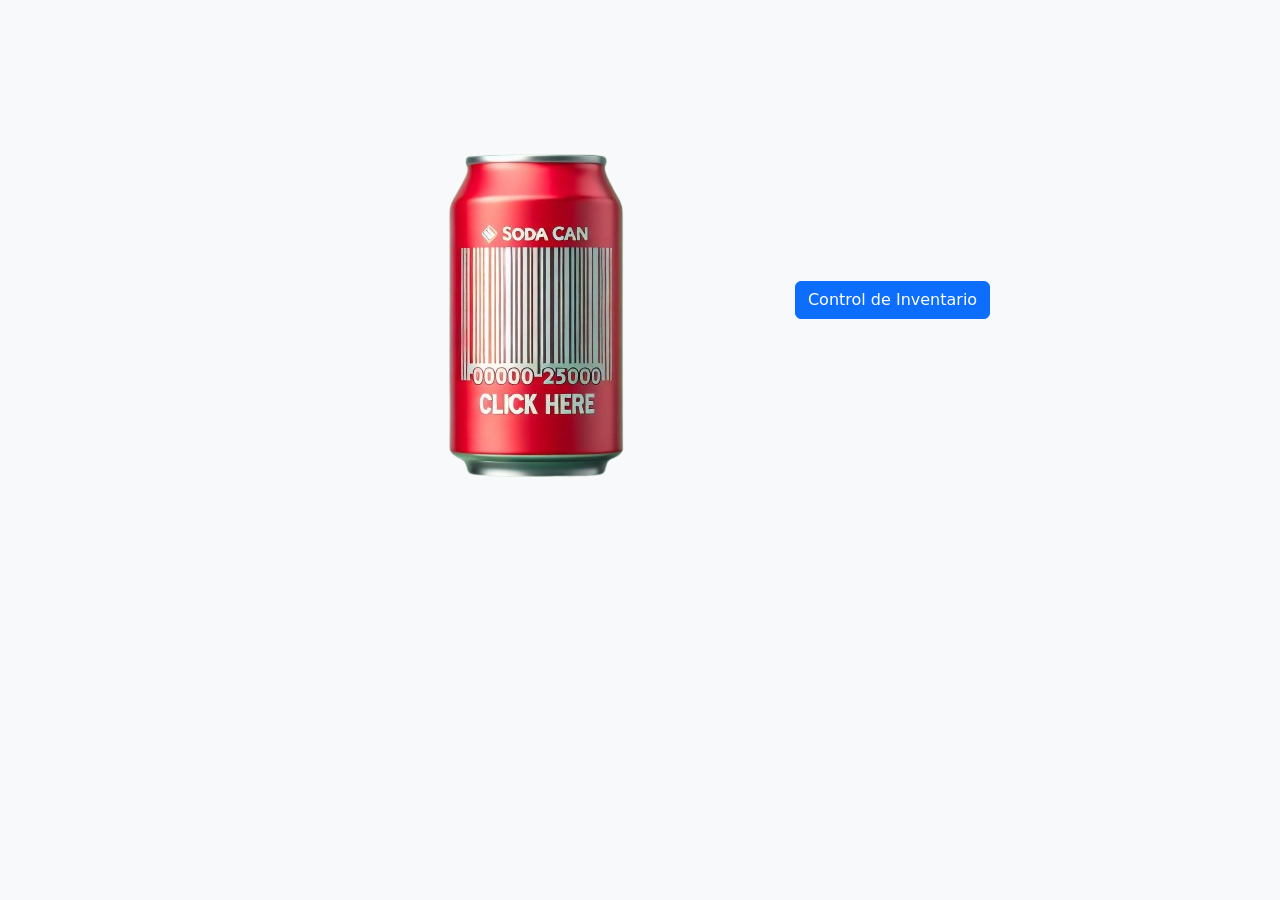
==== inventario/index.html @ a2bb18bc "act" ====
<!DOCTYPE html>
<html lang="es">
<head>
    <meta charset="UTF-8">
    <meta name="viewport" content="width=device-width, initial-scale=1.0">
    <title>Proyecto de Control de Inventario</title>
    <link href="https://cdn.jsdelivr.net/npm/bootstrap@5.3.0/dist/css/bootstrap.min.css" rel="stylesheet">
    <style>
        body {
            background-color: #f8f9fa;
        }
        .container {
            margin-top: 50px;
        }
        .card {
            border-radius: 10px;
        }
        #content {
            display: none;
        }
    </style>
</head>
<body>
    <div class="container text-center">
        <div id="showContent">
<img src="inicio.png" alt="">
<button class="btn btn-primary" >Control de Inventario </button>
        </div>
    
        <div id="content" class="mt-4">

            <h1  class="text-primary">Control de Inventario</h1>
            <div class="row mb-3">
                <div class="col-md-4">
                    <img src="01.png" class="img-fluid rounded shadow" alt="Imagen 1">
                </div>
                <div class="col-md-4">
                    <img src="02.png" class="img-fluid rounded shadow" alt="Imagen 2">
                </div> 
                <div class="col-md-4">
                    <img src="03.png" class="img-fluid rounded shadow" alt="Imagen 3">
                </div>
            </div>
           
            <div class="row" id="contenido">
                <div class="col-md-6">
                    <div class="card shadow p-3">
                        <h3 class="text-primary">Descripción del Funcionamiento</h3>
                        <p>El sistema permitirá escanear códigos de barras para visualizar el inventario en tiempo real. Se podrán registrar entradas y salidas de mercancía de forma inmediata.</p>
                    </div>
                </div>
                <div class="col-md-6">
                    <div class="card shadow p-3">
                        <h3 class="text-primary">Responsabilidad de Gestión</h3>
                        <p>El encargado de la bodega será el único responsable del stock y deberá justificar cualquier discrepancia.</p>
                    </div>
                </div>
            </div>

            <!-- Agregando el nuevo texto aquí, sin eliminar el anterior -->
        

            <!-- El contenido anterior sigue intacto -->
            <div class="row mt-3">
                <div class="col-md-6">
                    <div class="card shadow p-3">
                        <h3 class="text-primary">Acceso y Seguridad</h3>
                        <p>El acceso será delegado por el encargado. Se enviarán alertas en tiempo real para monitoreo eficiente.</p>
                    </div>
                </div>
                <div class="col-md-6">
                    <div class="card shadow p-3">
                        <h3 class="text-primary">Costos y Mantenimiento</h3>
                        <p>El desarrollo es gratuito, pero se cobrará una tarifa mensual de ₢15,000 para mantenimiento, además del costo anual del servidor de $70.</p>
                    </div>
                </div>
            </div>

            <div class="row mt-3">
                <div class="col-md-12">
                    <div class="card shadow p-3">
                        <h3 class="text-primary">Funcionamiento del Control de Inventario</h3>
                        <h4  class="text-primary">Acceso Delegado</h4>
                        <p>El encargado de la bodega es la única persona que tiene la llave. Cuando otra persona, como Lucas o María, necesite acceso, el encargado podrá delegar el acceso presionando un botón en la aplicación (por ejemplo, "Prestar llave a Lucas").</p>
                        <h4  class="text-primary">Registro de Responsabilidad</h4>
                        <p>Cuando el encargado le presta la llave a Lucas, la responsabilidad sobre los artículos y el inventario pasa a Lucas. Esto queda registrado en la aplicación en tiempo real.</p>
                        <h4  class="text-primary">Devolución de la Llave</h4>
                        <p>Cuando Lucas devuelve la llave, la aplicación registra el cambio de responsabilidad de nuevo al encargado. Este seguimiento asegura que la persona que tiene la llave es siempre responsable de las acciones relacionadas con el inventario en ese momento.</p>
                        <h4 class="text-primary">Control de Artículos</h4>
                        <p>Cada vez que se ingrese un artículo (por ejemplo, azúcar), la persona que lo ingresa (como María) debe contar y validar la cantidad. La aplicación muestra la cantidad registrada en el sistema y se comparará con la cantidad real. Si no hay coincidencia, el sistema genera una alerta en tiempo real.</p>
                        <h4  class="text-primary">Investigación de Discrepancias</h4>
                        <p>Si se detecta una discrepancia, la aplicación notifica a los responsables y da inicio a una investigación sobre la causa de la diferencia. Esto ayuda a reducir las pérdidas y a identificar cualquier error o irregularidad de manera más eficiente.</p>
                        <h4  class="text-primary">Alertas en Tiempo Real</h4>
                        <p >Las alertas enviadas por la aplicación permiten monitorear en todo momento el estado del inventario y el acceso a las llaves, facilitando la gestión eficiente y la seguridad.</p>
                    </div>
                </div>
            </div>
        </div>
    </div>
    <script src="https://cdn.jsdelivr.net/npm/bootstrap@5.3.0/dist/js/bootstrap.bundle.min.js"></script>
    <script>
        document.getElementById('showContent').addEventListener('click', function() {
            document.getElementById('content').style.display = 'block';
            document.getElementById('showContent').style.display = 'none';
        });
    </script>
</body>
</html>
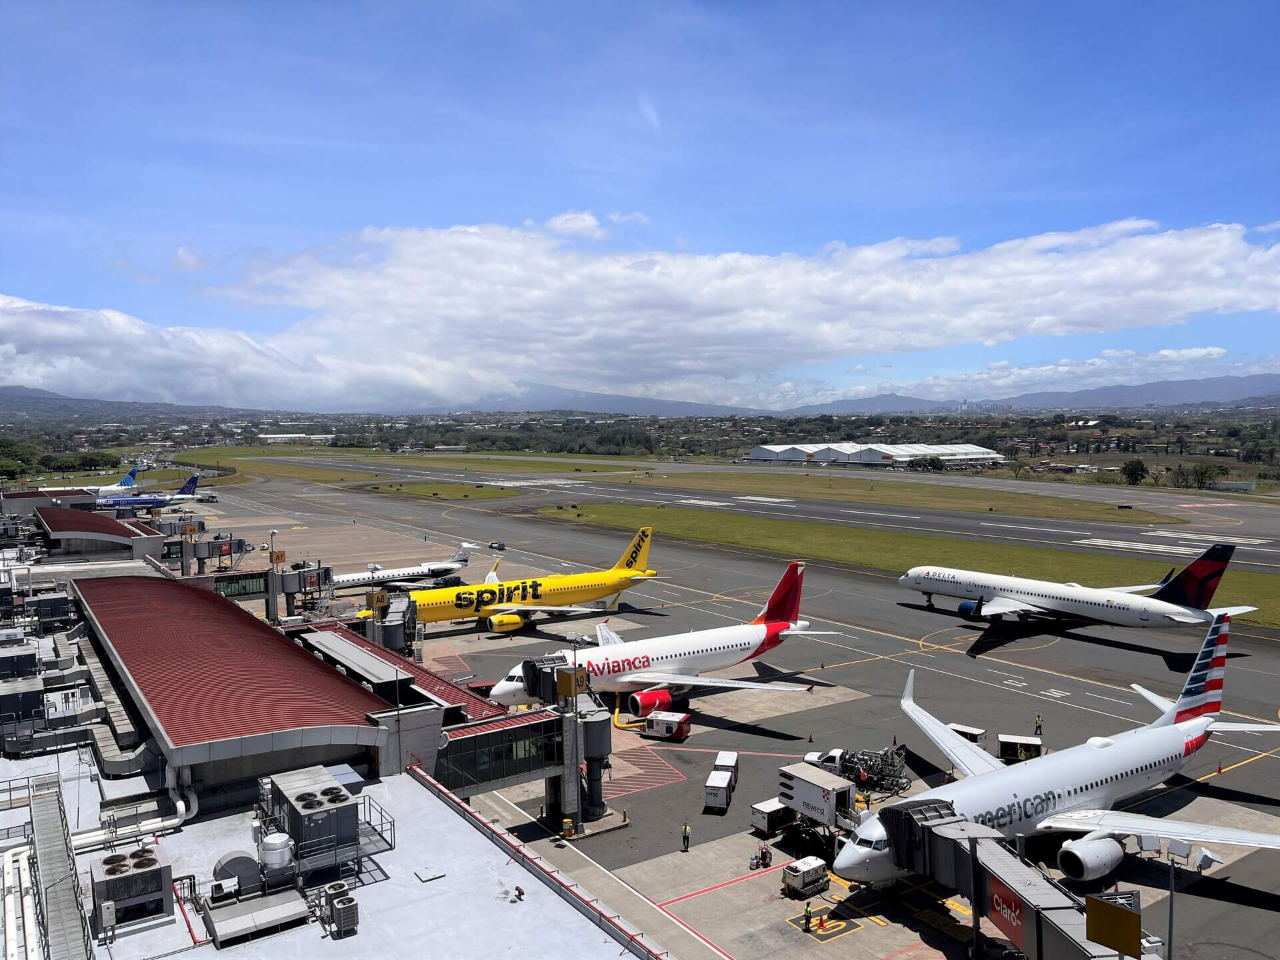
==== commit c3f567b3: "act" ====
--- a/inventario/index.html
+++ b/inventario/index.html
@@ -18,18 +18,46 @@
         #content {
             display: none;
         }
+       
+
+            #btnInicio {
+                  position: absolute;
+                top: 50%;
+                left: 50%;
+                transform: translate(-50%, -50%);
+                text-align: center;
+                font-size: 30px;
+       
+                }
+                
+                #imagenFondo{
+                    position: absolute;
+                    left: 0;
+                    top: 0;
+                    width: 100%;
+                }
+
+                #header{
+                 height: 100px;
+                 padding-top: 20px;
+                }
     </style>
 </head>
 <body>
     <div class="container text-center">
         <div id="showContent">
-<img src="inicio.png" alt="">
-<button class="btn btn-primary" >Control de Inventario </button>
+            <button class="btn btn-danger" id="btnInicio">
+                Aeropuerto Internacional Juan Santamaría 
+            </button>
+<img src="img7.jpg" id="imagenFondo">
+
         </div>
     
-        <div id="content" class="mt-4">
-
-            <h1  class="text-primary">Control de Inventario</h1>
+        <div id="content" >
+<div id="header" class="container-fluid bg-danger text-white">
+    <h1  class="text-white ">Control de Inventario</h1>
+</div>
+          
             <div class="row mb-3">
                 <div class="col-md-4">
                     <img src="01.png" class="img-fluid rounded shadow" alt="Imagen 1">
@@ -71,7 +99,7 @@
                 <div class="col-md-6">
                     <div class="card shadow p-3">
                         <h3 class="text-primary">Costos y Mantenimiento</h3>
-                        <p>El desarrollo es gratuito, pero se cobrará una tarifa mensual de ₢15,000 para mantenimiento, además del costo anual del servidor de $70.</p>
+                        <p>El desarrollo es gratuito, pero se cobrará una tarifa mensual de ₢15,000, además del costo anual del servidor de $70, eso monto le tocaria a la empresa pagarlo por año.</p>
                     </div>
                 </div>
             </div>
@@ -81,6 +109,11 @@
                     <div class="card shadow p-3">
                         <h3 class="text-primary">Funcionamiento del Control de Inventario</h3>
                         <h4  class="text-primary">Acceso Delegado</h4>
+                        <p class="text-danger">
+                            Solo personas de confianza podrán entrar a la bodega, para así localizar responsables
+                            <img src="img5.png" alt="" width="20%">
+                          </p>
+                        <span>Solo personas de confiaza podran entrar a la bodega </span>
                         <p>El encargado de la bodega es la única persona que tiene la llave. Cuando otra persona, como Lucas o María, necesite acceso, el encargado podrá delegar el acceso presionando un botón en la aplicación (por ejemplo, "Prestar llave a Lucas").</p>
                         <h4  class="text-primary">Registro de Responsabilidad</h4>
                         <p>Cuando el encargado le presta la llave a Lucas, la responsabilidad sobre los artículos y el inventario pasa a Lucas. Esto queda registrado en la aplicación en tiempo real.</p>
